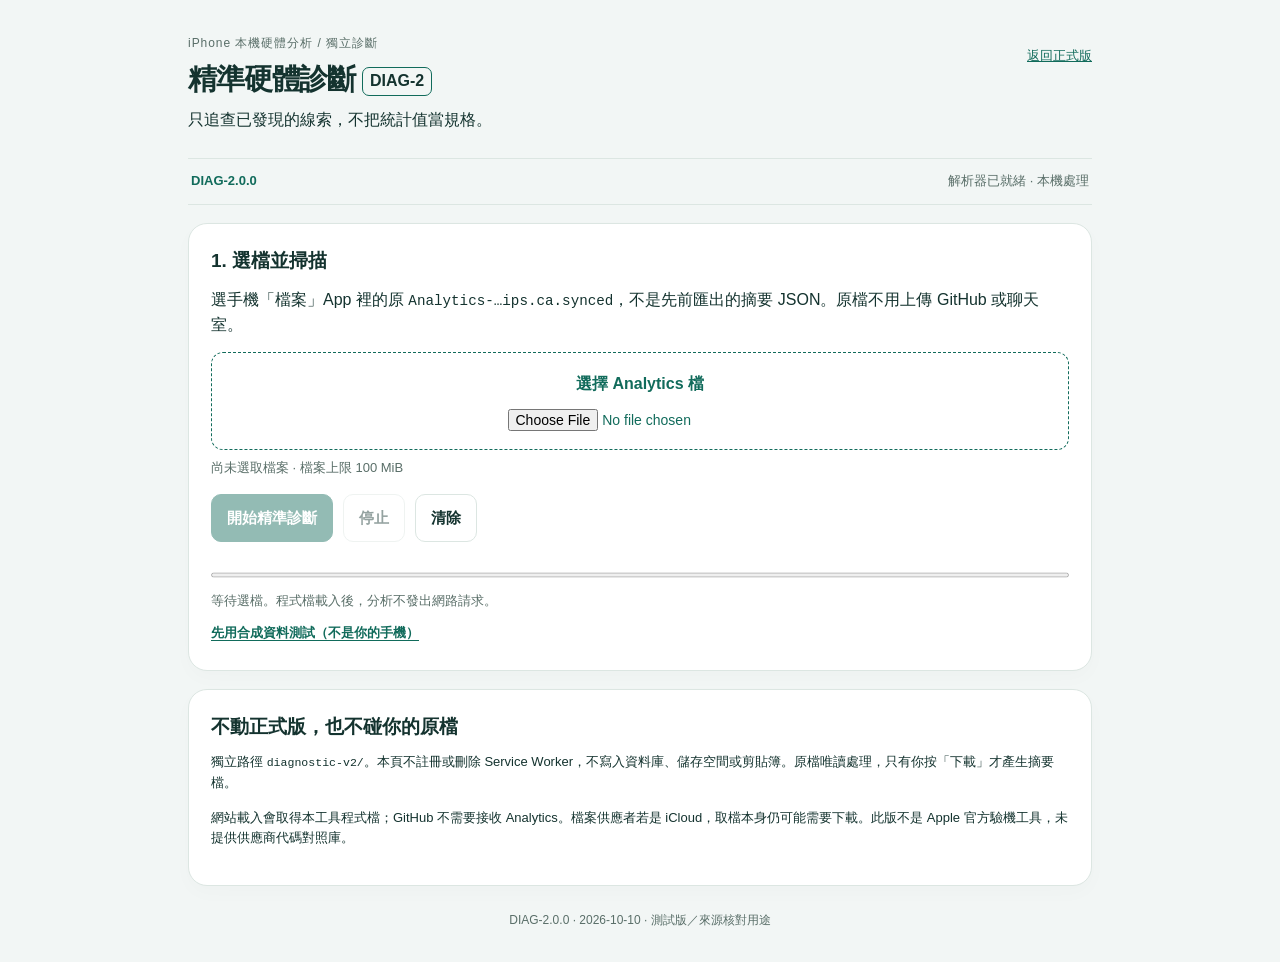
==== diagnostic-v2/index.html @ 3bdb61ea "Add files via upload" ====
<!doctype html>
<html lang="zh-Hant">
<head>
<meta charset="utf-8">
<meta name="viewport" content="width=device-width,initial-scale=1,viewport-fit=cover">
<meta name="referrer" content="no-referrer">
<meta http-equiv="Content-Security-Policy" content="default-src 'none'; script-src 'self'; worker-src 'self'; style-src 'self'; img-src 'self' data:; connect-src 'none'; object-src 'none'; base-uri 'none'; form-action 'none'">
<meta name="theme-color" content="#153f3b">
<title>DIAG-2｜iPhone 精準硬體診斷</title>
<link rel="icon" href="data:,">
<link rel="stylesheet" href="./diag2-style.d2.0.0.css">
<script defer src="./diag2-core.d2.0.0.js"></script>
<script defer src="./diag2-ui.d2.0.0.js"></script>
</head>
<body>
<main>
<header><div><div class="eyebrow">iPhone 本機硬體分析 / 獨立診斷</div><h1>精準硬體診斷 <span>DIAG-2</span></h1><p>只追查已發現的線索，不把統計值當規格。</p></div><a href="../" class="back">返回正式版</a></header>
<div class="version-strip"><strong id="version">DIAG-2.0.0</strong><span id="ready" role="status">正在載入解析器…</span></div>
<noscript><section class="card warning">此工具需要 JavaScript，請在 Safari 開啟頁面。</section></noscript>
<section class="card">
  <h2>1. 選檔並掃描</h2>
  <p>選手機「檔案」App 裡的原 <code>Analytics-…ips.ca.synced</code>，不是先前匯出的摘要 JSON。原檔不用上傳 GitHub 或聊天室。</p>
  <label class="filebox"><span>選擇 Analytics 檔</span><input id="file" type="file" aria-label="選擇 Analytics 檔"></label>
  <p id="filemeta" class="muted">尚未選取檔案 · 檔案上限 100 MiB</p>
  <div class="buttons"><button id="scan" disabled>開始精準診斷</button><button id="cancel" class="secondary" disabled>停止</button><button id="clear" class="secondary">清除</button></div>
  <progress id="progress" value="0" max="100" aria-label="掃描進度"></progress>
  <p id="status" role="status" aria-live="polite">等待選檔。程式檔載入後，分析不發出網路請求。</p>
  <button id="demo" class="textbutton" disabled>先用合成資料測試（不是你的手機）</button>
  <p id="error" class="error" role="alert" hidden></p>
</section>
<section id="results" hidden>
  <div id="demoNotice" class="card warning" hidden>目前是合成測試資料。以下機型、數值與描述不得用來判斷你的 iPhone。</div>
  <section class="card"><h2>2. 查看找到的證據</h2>
    <div id="stats" class="stats"></div><div id="warnings" class="notice"></div>
    <p class="muted">「有 iPhone 線索」僅指同物件或祖先有型號碼，並非裝置身分驗證。<code>watchHardwareModel</code> 只標記配對手錶，不會覆蓋同筆電池的來源。</p>
    <div class="filters"><label>資料來源<select id="scope"><option value="all">全部來源</option><option value="iphone">有 iPhone 線索</option><option value="watch">有 Watch 線索</option><option value="unknown">來源未確認</option><option value="related">配對／遠端／配件</option><option value="mixed">線索衝突</option></select></label>
    <label class="check"><input id="showValues" type="checkbox">在本機顯示允許的原值</label></div>
    <p class="muted">僅取白名單欄位。疑似識別資料、超長描述不顯示；不顯示原始整行，不對代碼硬套供應商名稱。</p>
    <div id="groups"></div>
  </section>
  <section class="card"><details id="recordDetails"><summary>同筆物件核對｜保留欄位關聯，不跨筆拼接</summary><p class="muted">L 是分析檔行次，O 是該行內物件序號，均不是裝置 ID。只顯示最多 600 個目標物件，超出會列明。</p><div id="records"></div><button id="more" class="secondary" hidden>再顯示 20 筆</button></details></section>
  <section class="card"><h2>3. 預覽後匯出</h2>
    <p>預設只匯出欄位、次數與來源分類。需要核對數值時再勾選下方選項。上方來源篩選只影響畫面，匯出仍包含全部來源摘要。</p>
    <label class="check"><input id="includeValues" type="checkbox">包含允許的候選值（電池／容量數字、型號、數字代碼）</label>
    <p class="muted">NAND 描述只匯出白名單詞彙，其他文字遮罩；未知文字代碼只留本機。不匯出原檔名、整行、完整序號或任意識別碼。摘要仍可能透露裝置特徵，分享前請檢查。</p>
    <div class="buttons"><button id="preview">預覽匯出內容</button><button id="download" class="secondary" disabled>下載診斷 JSON</button></div>
    <pre id="exportPreview" hidden tabindex="0" aria-label="實際匯出 JSON"></pre>
    <p id="exportInfo" class="muted">尚未預覽。清除資料或重新掃描後，需重新確認。</p>
  </section>
</section>
<section class="card privacy"><h2>不動正式版，也不碰你的原檔</h2><p>獨立路徑 <code>diagnostic-v2/</code>。本頁不註冊或刪除 Service Worker，不寫入資料庫、儲存空間或剪貼簿。原檔唯讀處理，只有你按「下載」才產生摘要檔。</p><p>網站載入會取得本工具程式檔；GitHub 不需要接收 Analytics。檔案供應者若是 iCloud，取檔本身仍可能需要下載。此版不是 Apple 官方驗機工具，未提供供應商代碼對照庫。</p></section>
<footer>DIAG-2.0.0 · 2026-10-10 · 測試版／來源核對用途</footer>
</main>
</body></html>
---- diagnostic-v2/diag2-style.d2.0.0.css ----
:root{color-scheme:light dark;--bg:#f2f6f5;--surface:#fff;--ink:#14332f;--muted:#596e68;--line:#dce6e2;--accent:#116b5b;--soft:#eaf5f1;--warn:#8c4918;--warnbg:#fff5e8;--error:#9d2637}
*{box-sizing:border-box}body{margin:0;background:var(--bg);color:var(--ink);font-family:-apple-system,BlinkMacSystemFont,'PingFang TC','Noto Sans TC',sans-serif;line-height:1.6}main{max-width:940px;margin:auto;padding:max(22px,env(safe-area-inset-top)) 18px max(32px,env(safe-area-inset-bottom))}header{display:flex;justify-content:space-between;align-items:start;gap:16px;padding:12px 0}.eyebrow{font-size:12px;letter-spacing:.08em;color:var(--muted)}h1{font-size:29px;letter-spacing:-.04em;line-height:1.3;margin:8px 0}h1 span{display:inline-block;border:1px solid var(--accent);font-size:16px;letter-spacing:0;border-radius:7px;padding:3px 7px;vertical-align:middle}h2{font-size:19px;margin:0 0 10px}h3{font-size:16px;margin:12px 0}p{margin:8px 0 14px}a{color:var(--accent)}.back{font-size:13px;white-space:nowrap;padding-top:12px}.version-strip{display:flex;justify-content:space-between;gap:8px;border-block:1px solid var(--line);padding:12px 3px;color:var(--muted);font-size:13px}.version-strip strong{color:var(--accent)}.card{background:var(--surface);border:1px solid var(--line);border-radius:19px;padding:22px;margin:18px 0;box-shadow:0 7px 20px #18322c05}.filebox{display:grid;gap:12px;justify-items:center;border:1px dashed var(--accent);border-radius:12px;padding:18px;color:var(--accent);font-weight:600;cursor:pointer}.filebox input{max-width:100%;font-size:14px;font-weight:400}.buttons{display:flex;gap:10px;flex-wrap:wrap;margin:16px 0}button,select{font:inherit;font-size:15px;border-radius:10px;border:1px solid var(--line);padding:11px 15px}button{background:var(--accent);color:#fff;border-color:var(--accent);font-weight:600;cursor:pointer}button:disabled{opacity:.45;cursor:not-allowed}.secondary{background:transparent;color:var(--ink);border-color:var(--line)}.textbutton{padding:4px 0;border:0;background:none;color:var(--accent);font-size:13px;text-decoration:underline;text-underline-offset:3px}.muted{font-size:13px;color:var(--muted);overflow-wrap:anywhere}progress{width:100%;height:10px;accent-color:var(--accent)}#status{font-size:13px;color:var(--muted);margin:7px 0}.error{color:var(--error);border-left:3px solid;padding:10px}.stats{display:grid;grid-template-columns:repeat(4,1fr);gap:10px;margin:14px 0}.metric{background:var(--soft);padding:12px;border-radius:12px}.metric strong{display:block;font-size:23px;font-variant-numeric:tabular-nums}.metric span{font-size:12px;color:var(--muted)}.notice,.warning{font-size:13px;background:var(--warnbg);color:var(--warn);padding:12px;border-radius:10px;white-space:pre-line}.filters{display:flex;gap:18px;flex-wrap:wrap;align-items:center;border-top:1px solid var(--line);padding-top:18px;margin:18px 0 10px}.filters>label:first-child{font-size:13px;display:grid;gap:5px}select{background:var(--surface);color:var(--ink);max-width:100%}.check{display:flex;gap:8px;align-items:start;font-size:14px;cursor:pointer}.check input{width:18px;height:18px;accent-color:var(--accent);flex-shrink:0;margin:4px 0}code{font-family:ui-monospace,SFMono-Regular,Menlo,monospace;font-size:.89em;overflow-wrap:anywhere}details{border:1px solid var(--line);border-radius:12px;margin:10px 0;padding:12px}summary{cursor:pointer;font-weight:600;overflow-wrap:anywhere}.field{border-top:1px solid var(--line);padding:14px 0}.field:first-child{border:0}.field-head{display:flex;justify-content:space-between;gap:10px;align-items:start}.field-head code{font-weight:650;word-break:break-word}.pill{white-space:nowrap;font-size:12px;border-radius:6px;padding:2px 7px;background:var(--soft);color:var(--accent)}.note{font-size:12px;color:var(--muted);margin:6px 0}.values{background:var(--soft);border-radius:8px;padding:9px;margin:7px 0;font-size:13px;overflow-wrap:anywhere}.record{border-bottom:1px solid var(--line);padding:12px 0;font-size:13px}.record strong{display:block}.record-value{padding:4px 0;overflow-wrap:anywhere}.empty{font-size:13px;color:var(--muted)}pre{white-space:pre-wrap;overflow-wrap:anywhere;word-break:break-word;background:var(--soft);border-radius:10px;padding:14px;max-height:430px;overflow:auto;font-size:12px}footer{font-size:12px;text-align:center;color:var(--muted);margin-top:25px}.privacy p{font-size:13px}[hidden]{display:none!important}:focus-visible{outline:3px solid #73baac;outline-offset:3px}
@media(max-width:540px){main{padding-inline:13px}.card{padding:17px}h1{font-size:24px}header{display:block}.back{display:inline-block;padding:0}.stats{grid-template-columns:repeat(2,1fr)}.version-strip{font-size:12px;flex-wrap:wrap}.field-head{display:block}.pill{display:inline-block;margin-top:5px}.buttons #scan{flex:1;min-width:155px}}
@media(prefers-color-scheme:dark){:root{--bg:#101b18;--surface:#182621;--ink:#e4f2ed;--muted:#adc0b6;--line:#30473c;--accent:#78d7b7;--soft:#203c30;--warn:#f3c184;--warnbg:#3b2b18;--error:#ffb3c0}button{color:#102e22}.secondary{color:var(--ink)}}
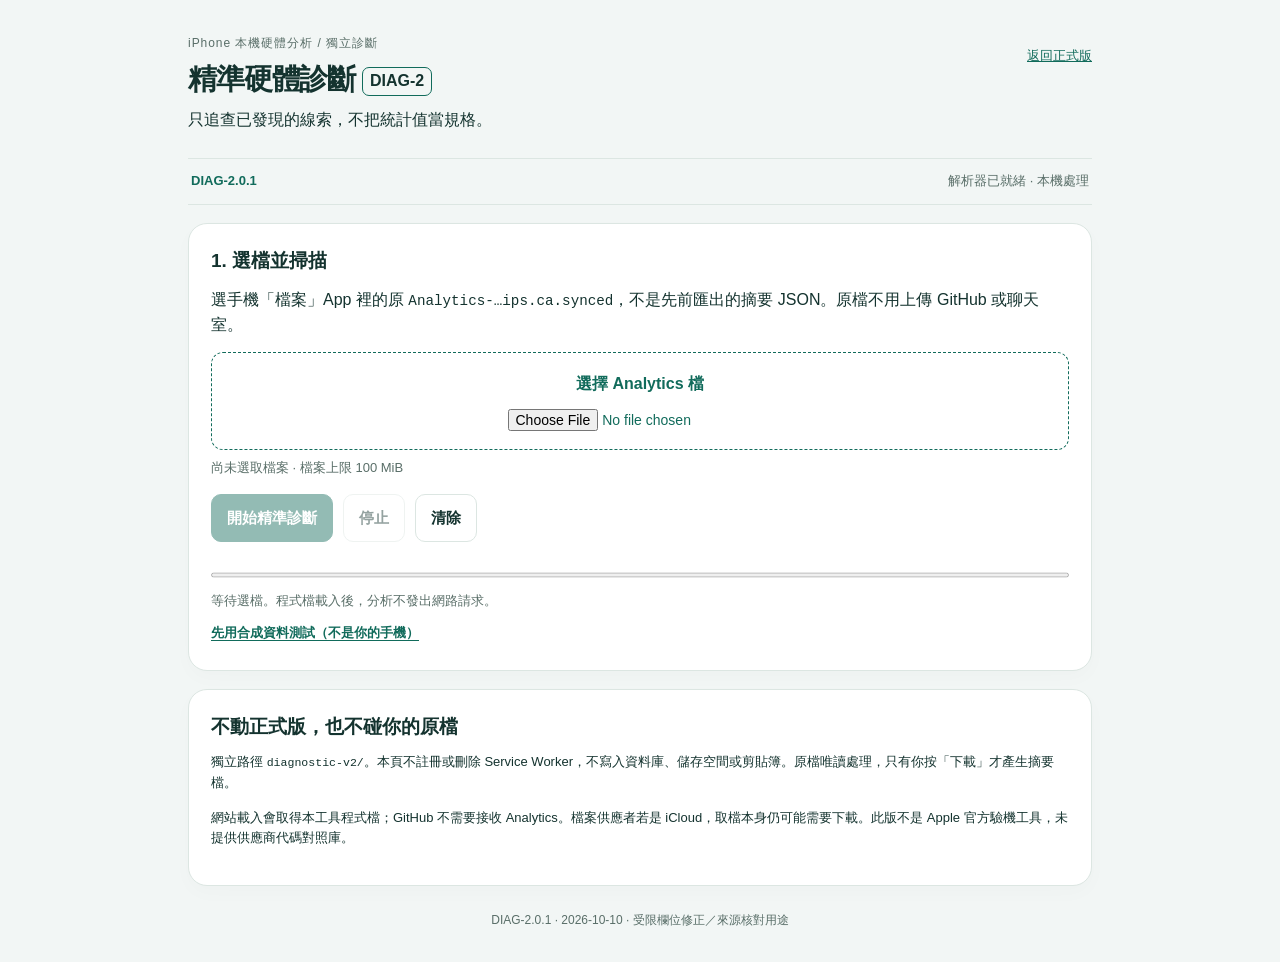
==== commit 74bb8e37: "Add files via upload" ====
--- a/diagnostic-v2/index.html
+++ b/diagnostic-v2/index.html
@@ -8,14 +8,14 @@
 <meta name="theme-color" content="#153f3b">
 <title>DIAG-2｜iPhone 精準硬體診斷</title>
 <link rel="icon" href="data:,">
-<link rel="stylesheet" href="./diag2-style.d2.0.0.css">
-<script defer src="./diag2-core.d2.0.0.js"></script>
-<script defer src="./diag2-ui.d2.0.0.js"></script>
+<link rel="stylesheet" href="./diag2-style.d2.0.1.css">
+<script defer src="./diag2-core.d2.0.1.js"></script>
+<script defer src="./diag2-ui.d2.0.1.js"></script>
 </head>
 <body>
 <main>
 <header><div><div class="eyebrow">iPhone 本機硬體分析 / 獨立診斷</div><h1>精準硬體診斷 <span>DIAG-2</span></h1><p>只追查已發現的線索，不把統計值當規格。</p></div><a href="../" class="back">返回正式版</a></header>
-<div class="version-strip"><strong id="version">DIAG-2.0.0</strong><span id="ready" role="status">正在載入解析器…</span></div>
+<div class="version-strip"><strong id="version">DIAG-2.0.1</strong><span id="ready" role="status">正在載入解析器…</span></div>
 <noscript><section class="card warning">此工具需要 JavaScript，請在 Safari 開啟頁面。</section></noscript>
 <section class="card">
   <h2>1. 選檔並掃描</h2>
@@ -42,13 +42,13 @@
   <section class="card"><h2>3. 預覽後匯出</h2>
     <p>預設只匯出欄位、次數與來源分類。需要核對數值時再勾選下方選項。上方來源篩選只影響畫面，匯出仍包含全部來源摘要。</p>
     <label class="check"><input id="includeValues" type="checkbox">包含允許的候選值（電池／容量數字、型號、數字代碼）</label>
-    <p class="muted">NAND 描述只匯出白名單詞彙，其他文字遮罩；未知文字代碼只留本機。不匯出原檔名、整行、完整序號或任意識別碼。摘要仍可能透露裝置特徵，分享前請檢查。</p>
+    <p class="muted">nandDesc 數字代碼僅本機檢視，匯出一律遮罩；NAND 文字只匯出白名單詞彙。不匯出原檔名、整行、完整序號或任意識別碼。摘要仍可能透露裝置特徵，分享前請檢查。</p>
     <div class="buttons"><button id="preview">預覽匯出內容</button><button id="download" class="secondary" disabled>下載診斷 JSON</button></div>
     <pre id="exportPreview" hidden tabindex="0" aria-label="實際匯出 JSON"></pre>
     <p id="exportInfo" class="muted">尚未預覽。清除資料或重新掃描後，需重新確認。</p>
   </section>
 </section>
 <section class="card privacy"><h2>不動正式版，也不碰你的原檔</h2><p>獨立路徑 <code>diagnostic-v2/</code>。本頁不註冊或刪除 Service Worker，不寫入資料庫、儲存空間或剪貼簿。原檔唯讀處理，只有你按「下載」才產生摘要檔。</p><p>網站載入會取得本工具程式檔；GitHub 不需要接收 Analytics。檔案供應者若是 iCloud，取檔本身仍可能需要下載。此版不是 Apple 官方驗機工具，未提供供應商代碼對照庫。</p></section>
-<footer>DIAG-2.0.0 · 2026-10-10 · 測試版／來源核對用途</footer>
+<footer>DIAG-2.0.1 · 2026-10-10 · 受限欄位修正／來源核對用途</footer>
 </main>
 </body></html>
--- a/diagnostic-v2/diag2-style.d2.0.1.css
+++ b/diagnostic-v2/diag2-style.d2.0.1.css
@@ -0,0 +1,4 @@
+:root{color-scheme:light dark;--bg:#f2f6f5;--surface:#fff;--ink:#14332f;--muted:#596e68;--line:#dce6e2;--accent:#116b5b;--soft:#eaf5f1;--warn:#8c4918;--warnbg:#fff5e8;--error:#9d2637}
+*{box-sizing:border-box}body{margin:0;background:var(--bg);color:var(--ink);font-family:-apple-system,BlinkMacSystemFont,'PingFang TC','Noto Sans TC',sans-serif;line-height:1.6}main{max-width:940px;margin:auto;padding:max(22px,env(safe-area-inset-top)) 18px max(32px,env(safe-area-inset-bottom))}header{display:flex;justify-content:space-between;align-items:start;gap:16px;padding:12px 0}.eyebrow{font-size:12px;letter-spacing:.08em;color:var(--muted)}h1{font-size:29px;letter-spacing:-.04em;line-height:1.3;margin:8px 0}h1 span{display:inline-block;border:1px solid var(--accent);font-size:16px;letter-spacing:0;border-radius:7px;padding:3px 7px;vertical-align:middle}h2{font-size:19px;margin:0 0 10px}h3{font-size:16px;margin:12px 0}p{margin:8px 0 14px}a{color:var(--accent)}.back{font-size:13px;white-space:nowrap;padding-top:12px}.version-strip{display:flex;justify-content:space-between;gap:8px;border-block:1px solid var(--line);padding:12px 3px;color:var(--muted);font-size:13px}.version-strip strong{color:var(--accent)}.card{background:var(--surface);border:1px solid var(--line);border-radius:19px;padding:22px;margin:18px 0;box-shadow:0 7px 20px #18322c05}.filebox{display:grid;gap:12px;justify-items:center;border:1px dashed var(--accent);border-radius:12px;padding:18px;color:var(--accent);font-weight:600;cursor:pointer}.filebox input{max-width:100%;font-size:14px;font-weight:400}.buttons{display:flex;gap:10px;flex-wrap:wrap;margin:16px 0}button,select{font:inherit;font-size:15px;border-radius:10px;border:1px solid var(--line);padding:11px 15px}button{background:var(--accent);color:#fff;border-color:var(--accent);font-weight:600;cursor:pointer}button:disabled{opacity:.45;cursor:not-allowed}.secondary{background:transparent;color:var(--ink);border-color:var(--line)}.textbutton{padding:4px 0;border:0;background:none;color:var(--accent);font-size:13px;text-decoration:underline;text-underline-offset:3px}.muted{font-size:13px;color:var(--muted);overflow-wrap:anywhere}progress{width:100%;height:10px;accent-color:var(--accent)}#status{font-size:13px;color:var(--muted);margin:7px 0}.error{color:var(--error);border-left:3px solid;padding:10px}.stats{display:grid;grid-template-columns:repeat(4,1fr);gap:10px;margin:14px 0}.metric{background:var(--soft);padding:12px;border-radius:12px}.metric strong{display:block;font-size:23px;font-variant-numeric:tabular-nums}.metric span{font-size:12px;color:var(--muted)}.notice,.warning{font-size:13px;background:var(--warnbg);color:var(--warn);padding:12px;border-radius:10px;white-space:pre-line}.filters{display:flex;gap:18px;flex-wrap:wrap;align-items:center;border-top:1px solid var(--line);padding-top:18px;margin:18px 0 10px}.filters>label:first-child{font-size:13px;display:grid;gap:5px}select{background:var(--surface);color:var(--ink);max-width:100%}.check{display:flex;gap:8px;align-items:start;font-size:14px;cursor:pointer}.check input{width:18px;height:18px;accent-color:var(--accent);flex-shrink:0;margin:4px 0}code{font-family:ui-monospace,SFMono-Regular,Menlo,monospace;font-size:.89em;overflow-wrap:anywhere}details{border:1px solid var(--line);border-radius:12px;margin:10px 0;padding:12px}summary{cursor:pointer;font-weight:600;overflow-wrap:anywhere}.field{border-top:1px solid var(--line);padding:14px 0}.field:first-child{border:0}.field-head{display:flex;justify-content:space-between;gap:10px;align-items:start}.field-head code{font-weight:650;word-break:break-word}.pill{white-space:nowrap;font-size:12px;border-radius:6px;padding:2px 7px;background:var(--soft);color:var(--accent)}.note{font-size:12px;color:var(--muted);margin:6px 0}.values{background:var(--soft);border-radius:8px;padding:9px;margin:7px 0;font-size:13px;overflow-wrap:anywhere}.record{border-bottom:1px solid var(--line);padding:12px 0;font-size:13px}.record strong{display:block}.record-value{padding:4px 0;overflow-wrap:anywhere}.empty{font-size:13px;color:var(--muted)}pre{white-space:pre-wrap;overflow-wrap:anywhere;word-break:break-word;background:var(--soft);border-radius:10px;padding:14px;max-height:430px;overflow:auto;font-size:12px}footer{font-size:12px;text-align:center;color:var(--muted);margin-top:25px}.privacy p{font-size:13px}[hidden]{display:none!important}:focus-visible{outline:3px solid #73baac;outline-offset:3px}
+@media(max-width:540px){main{padding-inline:13px}.card{padding:17px}h1{font-size:24px}header{display:block}.back{display:inline-block;padding:0}.stats{grid-template-columns:repeat(2,1fr)}.version-strip{font-size:12px;flex-wrap:wrap}.field-head{display:block}.pill{display:inline-block;margin-top:5px}.buttons #scan{flex:1;min-width:155px}}
+@media(prefers-color-scheme:dark){:root{--bg:#101b18;--surface:#182621;--ink:#e4f2ed;--muted:#adc0b6;--line:#30473c;--accent:#78d7b7;--soft:#203c30;--warn:#f3c184;--warnbg:#3b2b18;--error:#ffb3c0}button{color:#102e22}.secondary{color:var(--ink)}}
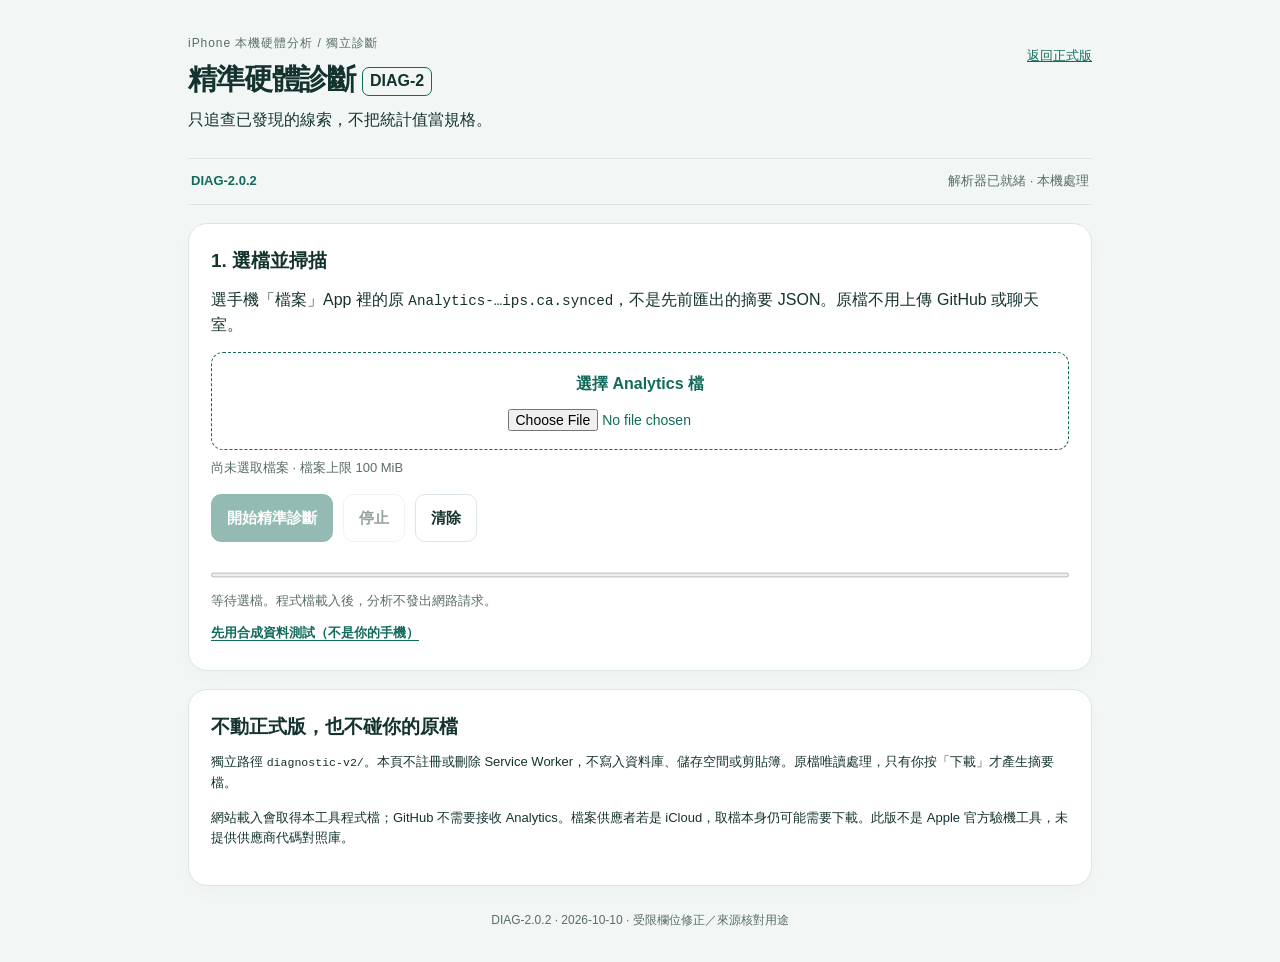
==== commit 686ba6de: "Add files via upload" ====
--- a/diagnostic-v2/index.html
+++ b/diagnostic-v2/index.html
@@ -8,14 +8,14 @@
 <meta name="theme-color" content="#153f3b">
 <title>DIAG-2｜iPhone 精準硬體診斷</title>
 <link rel="icon" href="data:,">
-<link rel="stylesheet" href="./diag2-style.d2.0.1.css">
-<script defer src="./diag2-core.d2.0.1.js"></script>
-<script defer src="./diag2-ui.d2.0.1.js"></script>
+<link rel="stylesheet" href="./diag2-style.d2.0.2.css">
+<script defer src="./diag2-core.d2.0.2.js"></script>
+<script defer src="./diag2-ui.d2.0.2.js"></script>
 </head>
 <body>
 <main>
 <header><div><div class="eyebrow">iPhone 本機硬體分析 / 獨立診斷</div><h1>精準硬體診斷 <span>DIAG-2</span></h1><p>只追查已發現的線索，不把統計值當規格。</p></div><a href="../" class="back">返回正式版</a></header>
-<div class="version-strip"><strong id="version">DIAG-2.0.1</strong><span id="ready" role="status">正在載入解析器…</span></div>
+<div class="version-strip"><strong id="version">DIAG-2.0.2</strong><span id="ready" role="status">正在載入解析器…</span></div>
 <noscript><section class="card warning">此工具需要 JavaScript，請在 Safari 開啟頁面。</section></noscript>
 <section class="card">
   <h2>1. 選檔並掃描</h2>
@@ -42,13 +42,13 @@
   <section class="card"><h2>3. 預覽後匯出</h2>
     <p>預設只匯出欄位、次數與來源分類。需要核對數值時再勾選下方選項。上方來源篩選只影響畫面，匯出仍包含全部來源摘要。</p>
     <label class="check"><input id="includeValues" type="checkbox">包含允許的候選值（電池／容量數字、型號、數字代碼）</label>
-    <p class="muted">nandDesc 數字代碼僅本機檢視，匯出一律遮罩；NAND 文字只匯出白名單詞彙。不匯出原檔名、整行、完整序號或任意識別碼。摘要仍可能透露裝置特徵，分享前請檢查。</p>
+    <p class="muted">nandDesc 數字只輸出形態統計（整數範圍／小數／負數等），原數字一律不匯出；不猜測 NAND 供應商。不匯出原檔名、整行、完整序號或任意識別碼。摘要仍可能透露裝置特徵，分享前請檢查。</p>
     <div class="buttons"><button id="preview">預覽匯出內容</button><button id="download" class="secondary" disabled>下載診斷 JSON</button></div>
     <pre id="exportPreview" hidden tabindex="0" aria-label="實際匯出 JSON"></pre>
     <p id="exportInfo" class="muted">尚未預覽。清除資料或重新掃描後，需重新確認。</p>
   </section>
 </section>
 <section class="card privacy"><h2>不動正式版，也不碰你的原檔</h2><p>獨立路徑 <code>diagnostic-v2/</code>。本頁不註冊或刪除 Service Worker，不寫入資料庫、儲存空間或剪貼簿。原檔唯讀處理，只有你按「下載」才產生摘要檔。</p><p>網站載入會取得本工具程式檔；GitHub 不需要接收 Analytics。檔案供應者若是 iCloud，取檔本身仍可能需要下載。此版不是 Apple 官方驗機工具，未提供供應商代碼對照庫。</p></section>
-<footer>DIAG-2.0.1 · 2026-10-10 · 受限欄位修正／來源核對用途</footer>
+<footer>DIAG-2.0.2 · 2026-10-10 · 受限欄位修正／來源核對用途</footer>
 </main>
 </body></html>
--- a/diagnostic-v2/diag2-style.d2.0.2.css
+++ b/diagnostic-v2/diag2-style.d2.0.2.css
@@ -0,0 +1,4 @@
+:root{color-scheme:light dark;--bg:#f2f6f5;--surface:#fff;--ink:#14332f;--muted:#596e68;--line:#dce6e2;--accent:#116b5b;--soft:#eaf5f1;--warn:#8c4918;--warnbg:#fff5e8;--error:#9d2637}
+*{box-sizing:border-box}body{margin:0;background:var(--bg);color:var(--ink);font-family:-apple-system,BlinkMacSystemFont,'PingFang TC','Noto Sans TC',sans-serif;line-height:1.6}main{max-width:940px;margin:auto;padding:max(22px,env(safe-area-inset-top)) 18px max(32px,env(safe-area-inset-bottom))}header{display:flex;justify-content:space-between;align-items:start;gap:16px;padding:12px 0}.eyebrow{font-size:12px;letter-spacing:.08em;color:var(--muted)}h1{font-size:29px;letter-spacing:-.04em;line-height:1.3;margin:8px 0}h1 span{display:inline-block;border:1px solid var(--accent);font-size:16px;letter-spacing:0;border-radius:7px;padding:3px 7px;vertical-align:middle}h2{font-size:19px;margin:0 0 10px}h3{font-size:16px;margin:12px 0}p{margin:8px 0 14px}a{color:var(--accent)}.back{font-size:13px;white-space:nowrap;padding-top:12px}.version-strip{display:flex;justify-content:space-between;gap:8px;border-block:1px solid var(--line);padding:12px 3px;color:var(--muted);font-size:13px}.version-strip strong{color:var(--accent)}.card{background:var(--surface);border:1px solid var(--line);border-radius:19px;padding:22px;margin:18px 0;box-shadow:0 7px 20px #18322c05}.filebox{display:grid;gap:12px;justify-items:center;border:1px dashed var(--accent);border-radius:12px;padding:18px;color:var(--accent);font-weight:600;cursor:pointer}.filebox input{max-width:100%;font-size:14px;font-weight:400}.buttons{display:flex;gap:10px;flex-wrap:wrap;margin:16px 0}button,select{font:inherit;font-size:15px;border-radius:10px;border:1px solid var(--line);padding:11px 15px}button{background:var(--accent);color:#fff;border-color:var(--accent);font-weight:600;cursor:pointer}button:disabled{opacity:.45;cursor:not-allowed}.secondary{background:transparent;color:var(--ink);border-color:var(--line)}.textbutton{padding:4px 0;border:0;background:none;color:var(--accent);font-size:13px;text-decoration:underline;text-underline-offset:3px}.muted{font-size:13px;color:var(--muted);overflow-wrap:anywhere}progress{width:100%;height:10px;accent-color:var(--accent)}#status{font-size:13px;color:var(--muted);margin:7px 0}.error{color:var(--error);border-left:3px solid;padding:10px}.stats{display:grid;grid-template-columns:repeat(4,1fr);gap:10px;margin:14px 0}.metric{background:var(--soft);padding:12px;border-radius:12px}.metric strong{display:block;font-size:23px;font-variant-numeric:tabular-nums}.metric span{font-size:12px;color:var(--muted)}.notice,.warning{font-size:13px;background:var(--warnbg);color:var(--warn);padding:12px;border-radius:10px;white-space:pre-line}.filters{display:flex;gap:18px;flex-wrap:wrap;align-items:center;border-top:1px solid var(--line);padding-top:18px;margin:18px 0 10px}.filters>label:first-child{font-size:13px;display:grid;gap:5px}select{background:var(--surface);color:var(--ink);max-width:100%}.check{display:flex;gap:8px;align-items:start;font-size:14px;cursor:pointer}.check input{width:18px;height:18px;accent-color:var(--accent);flex-shrink:0;margin:4px 0}code{font-family:ui-monospace,SFMono-Regular,Menlo,monospace;font-size:.89em;overflow-wrap:anywhere}details{border:1px solid var(--line);border-radius:12px;margin:10px 0;padding:12px}summary{cursor:pointer;font-weight:600;overflow-wrap:anywhere}.field{border-top:1px solid var(--line);padding:14px 0}.field:first-child{border:0}.field-head{display:flex;justify-content:space-between;gap:10px;align-items:start}.field-head code{font-weight:650;word-break:break-word}.pill{white-space:nowrap;font-size:12px;border-radius:6px;padding:2px 7px;background:var(--soft);color:var(--accent)}.note{font-size:12px;color:var(--muted);margin:6px 0}.values{background:var(--soft);border-radius:8px;padding:9px;margin:7px 0;font-size:13px;overflow-wrap:anywhere}.record{border-bottom:1px solid var(--line);padding:12px 0;font-size:13px}.record strong{display:block}.record-value{padding:4px 0;overflow-wrap:anywhere}.empty{font-size:13px;color:var(--muted)}pre{white-space:pre-wrap;overflow-wrap:anywhere;word-break:break-word;background:var(--soft);border-radius:10px;padding:14px;max-height:430px;overflow:auto;font-size:12px}footer{font-size:12px;text-align:center;color:var(--muted);margin-top:25px}.privacy p{font-size:13px}[hidden]{display:none!important}:focus-visible{outline:3px solid #73baac;outline-offset:3px}
+@media(max-width:540px){main{padding-inline:13px}.card{padding:17px}h1{font-size:24px}header{display:block}.back{display:inline-block;padding:0}.stats{grid-template-columns:repeat(2,1fr)}.version-strip{font-size:12px;flex-wrap:wrap}.field-head{display:block}.pill{display:inline-block;margin-top:5px}.buttons #scan{flex:1;min-width:155px}}
+@media(prefers-color-scheme:dark){:root{--bg:#101b18;--surface:#182621;--ink:#e4f2ed;--muted:#adc0b6;--line:#30473c;--accent:#78d7b7;--soft:#203c30;--warn:#f3c184;--warnbg:#3b2b18;--error:#ffb3c0}button{color:#102e22}.secondary{color:var(--ink)}}
